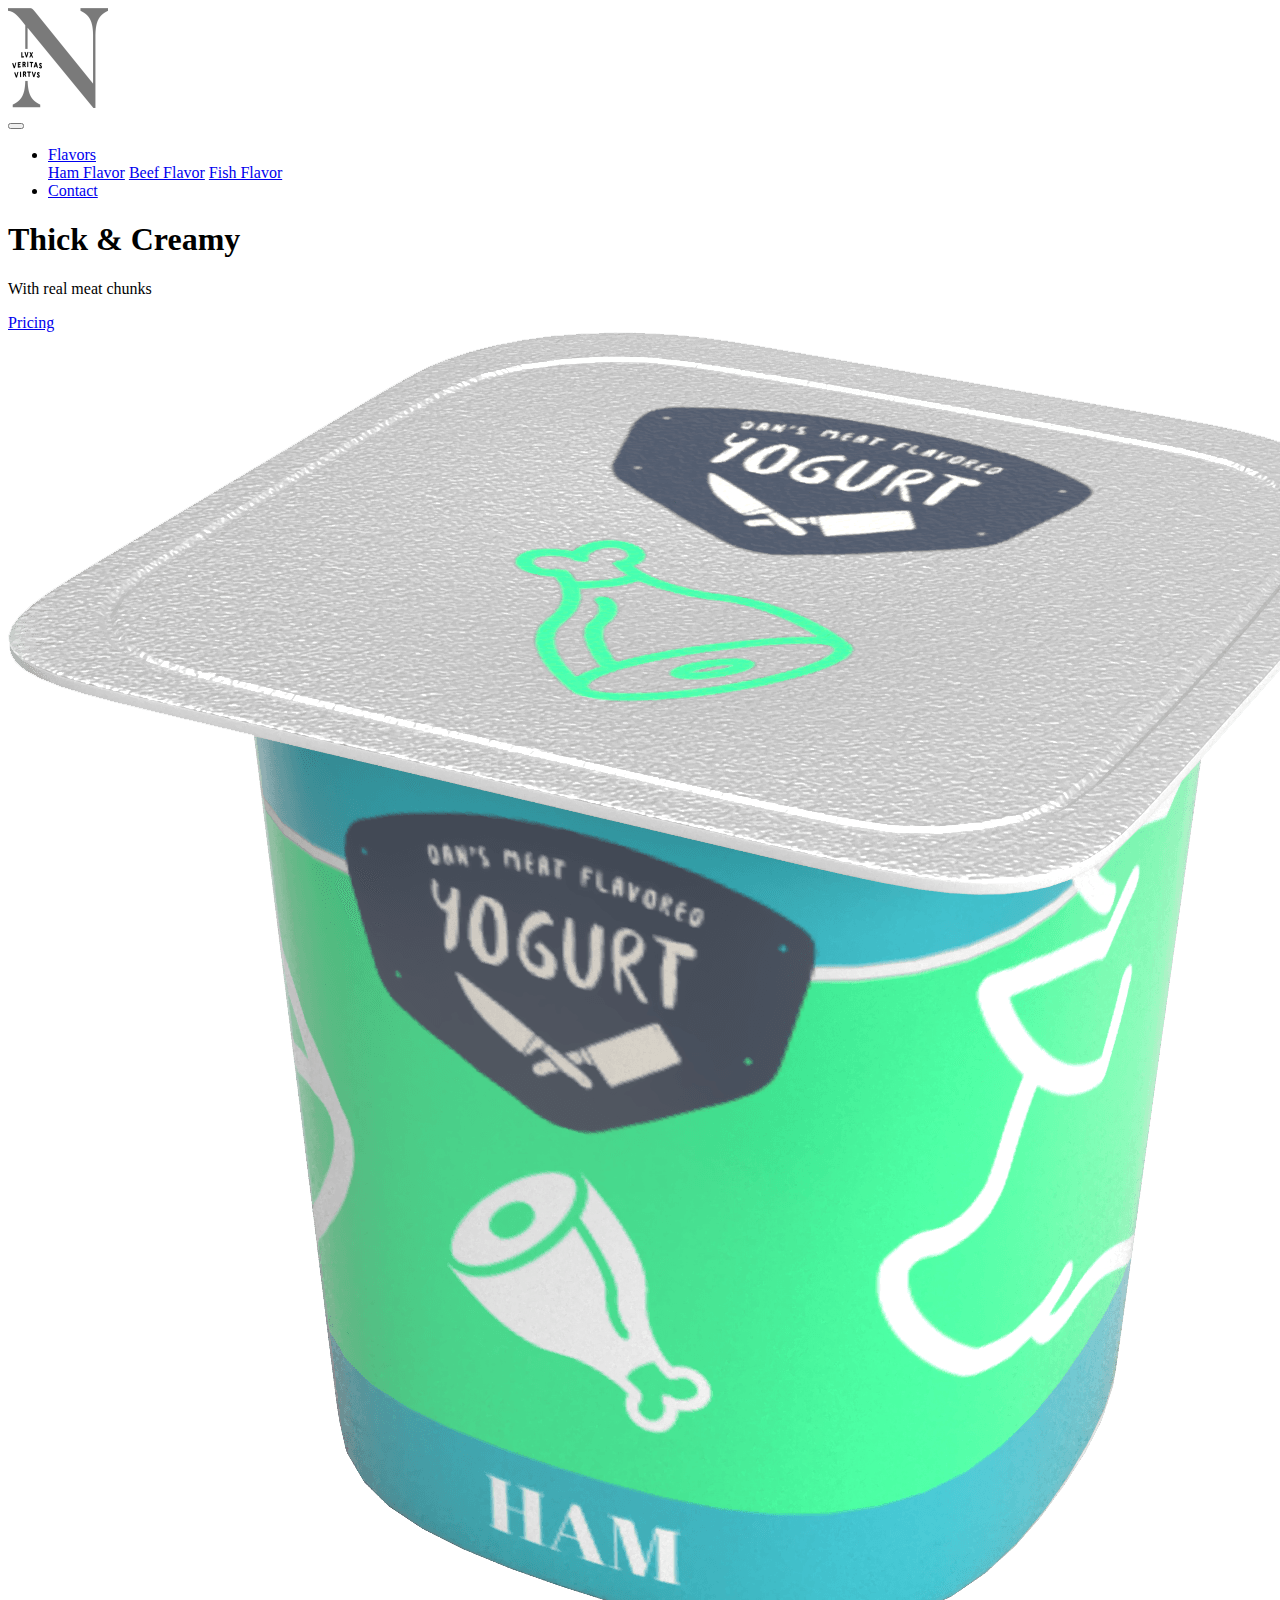
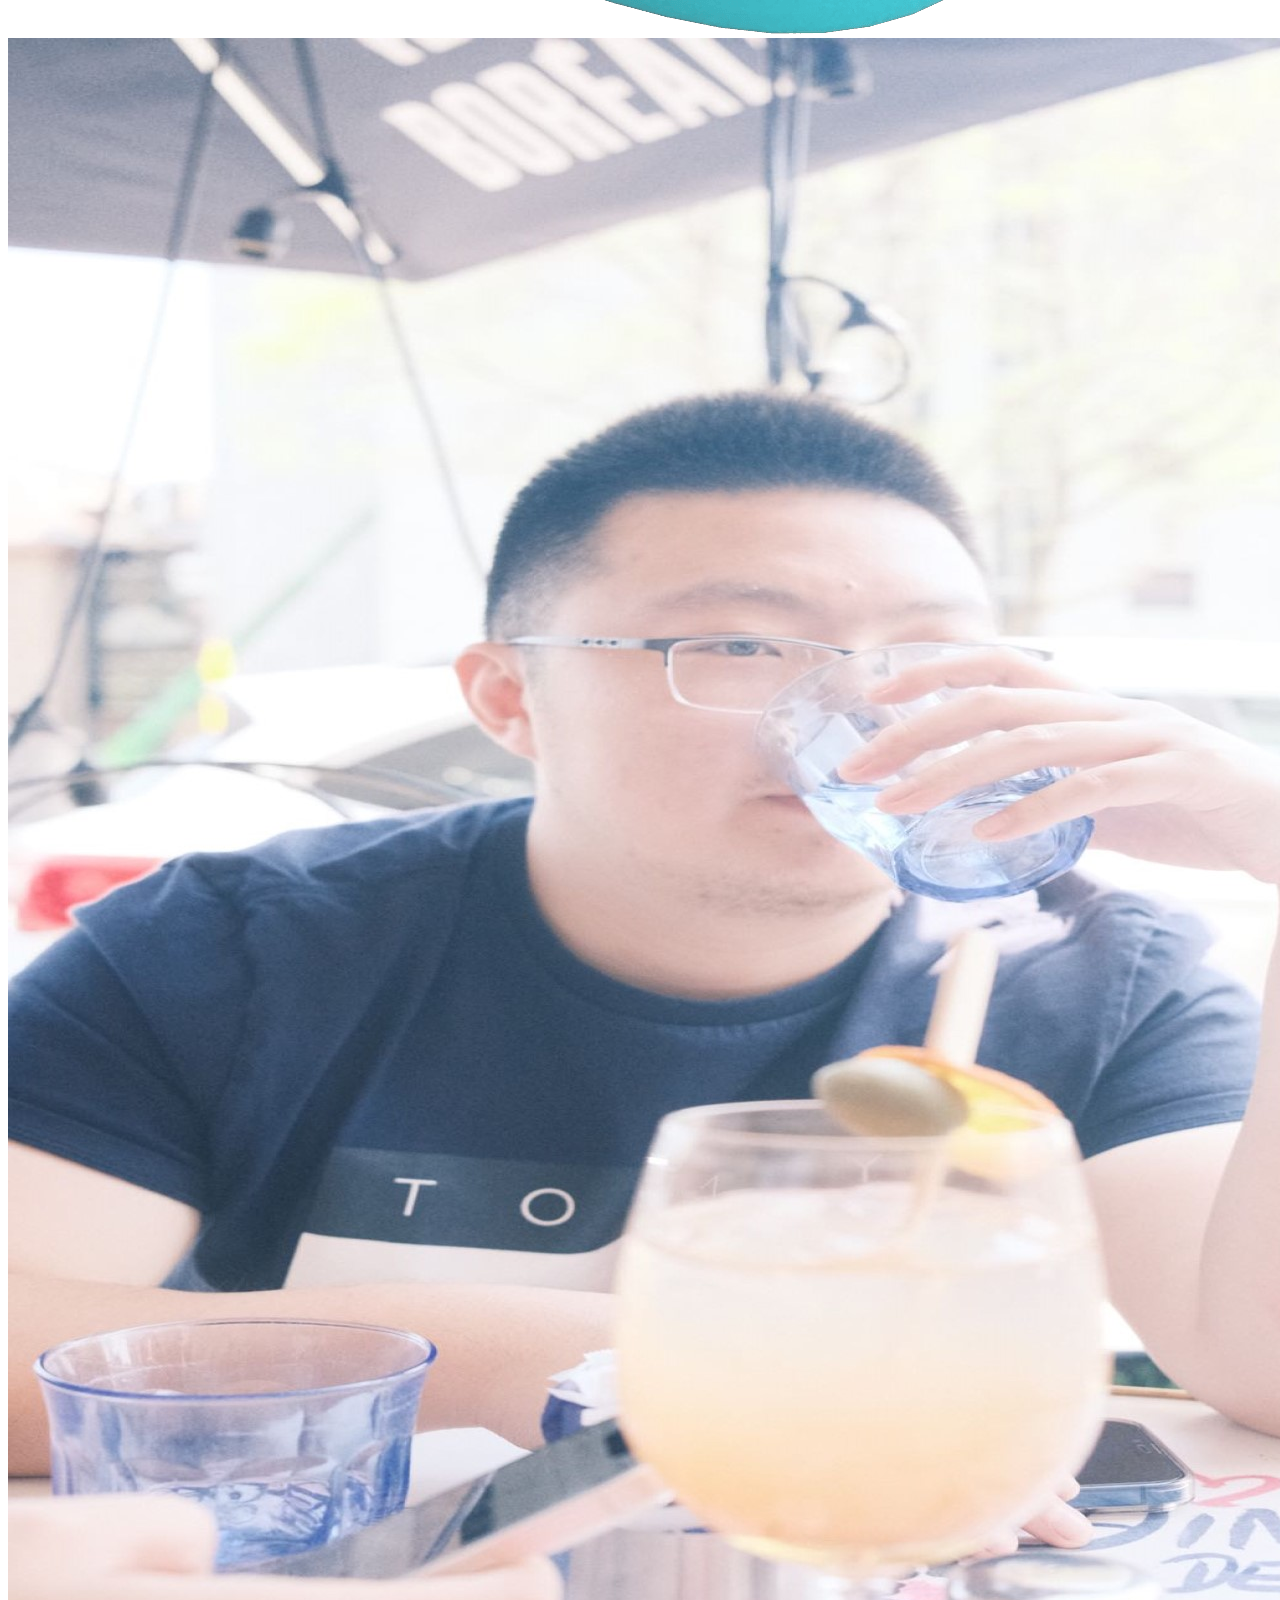
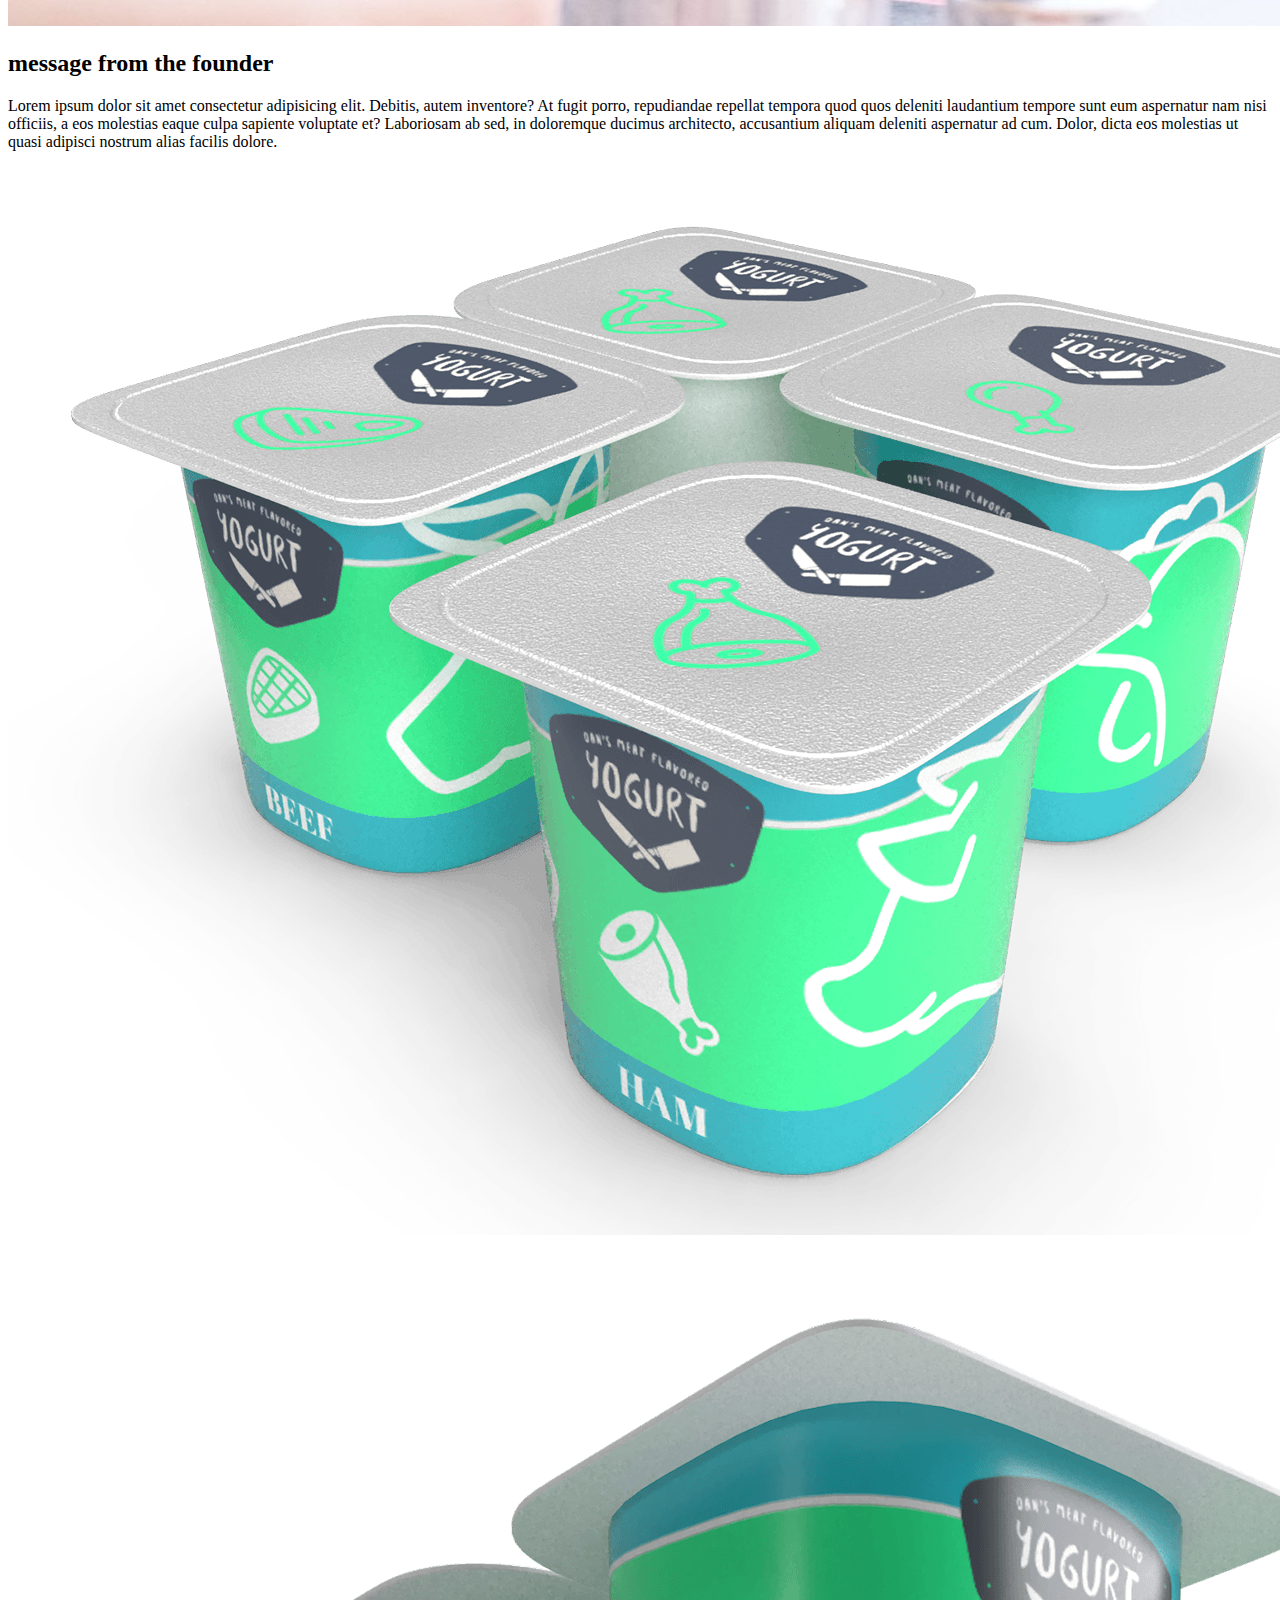
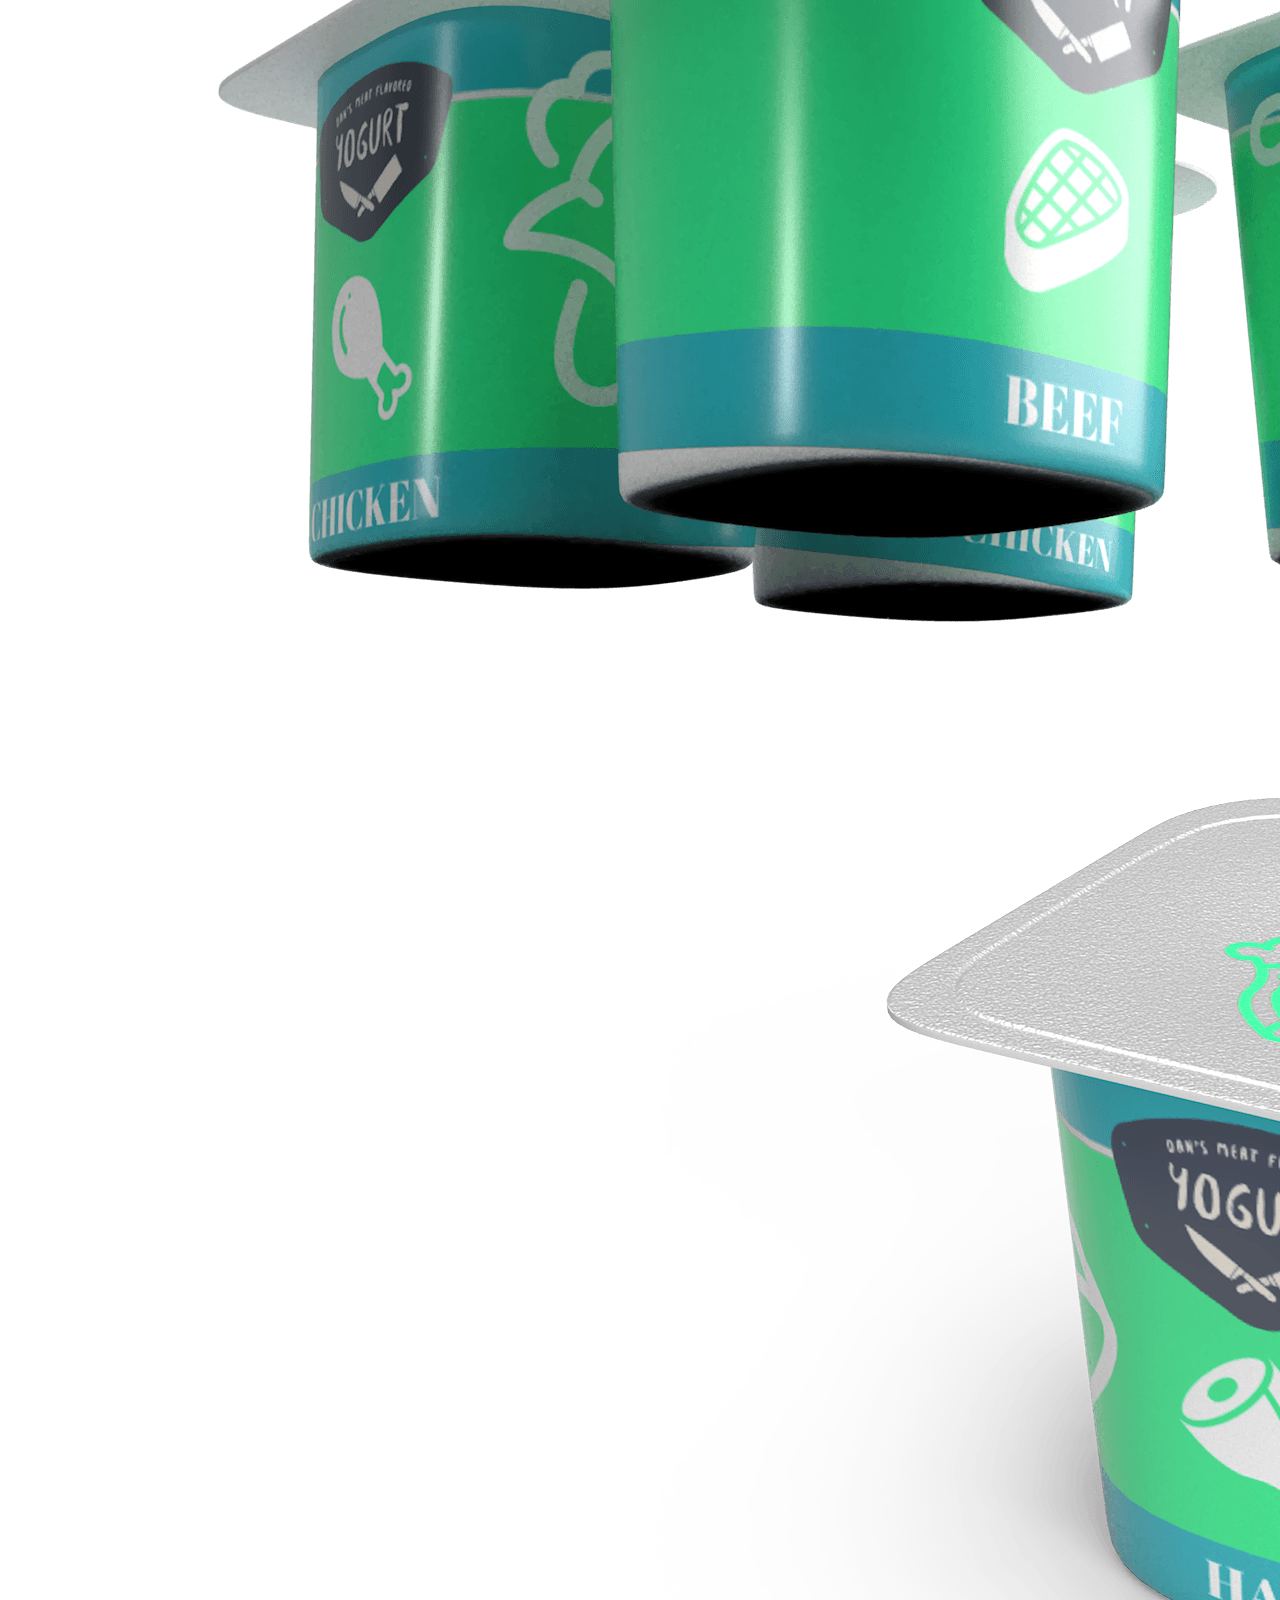
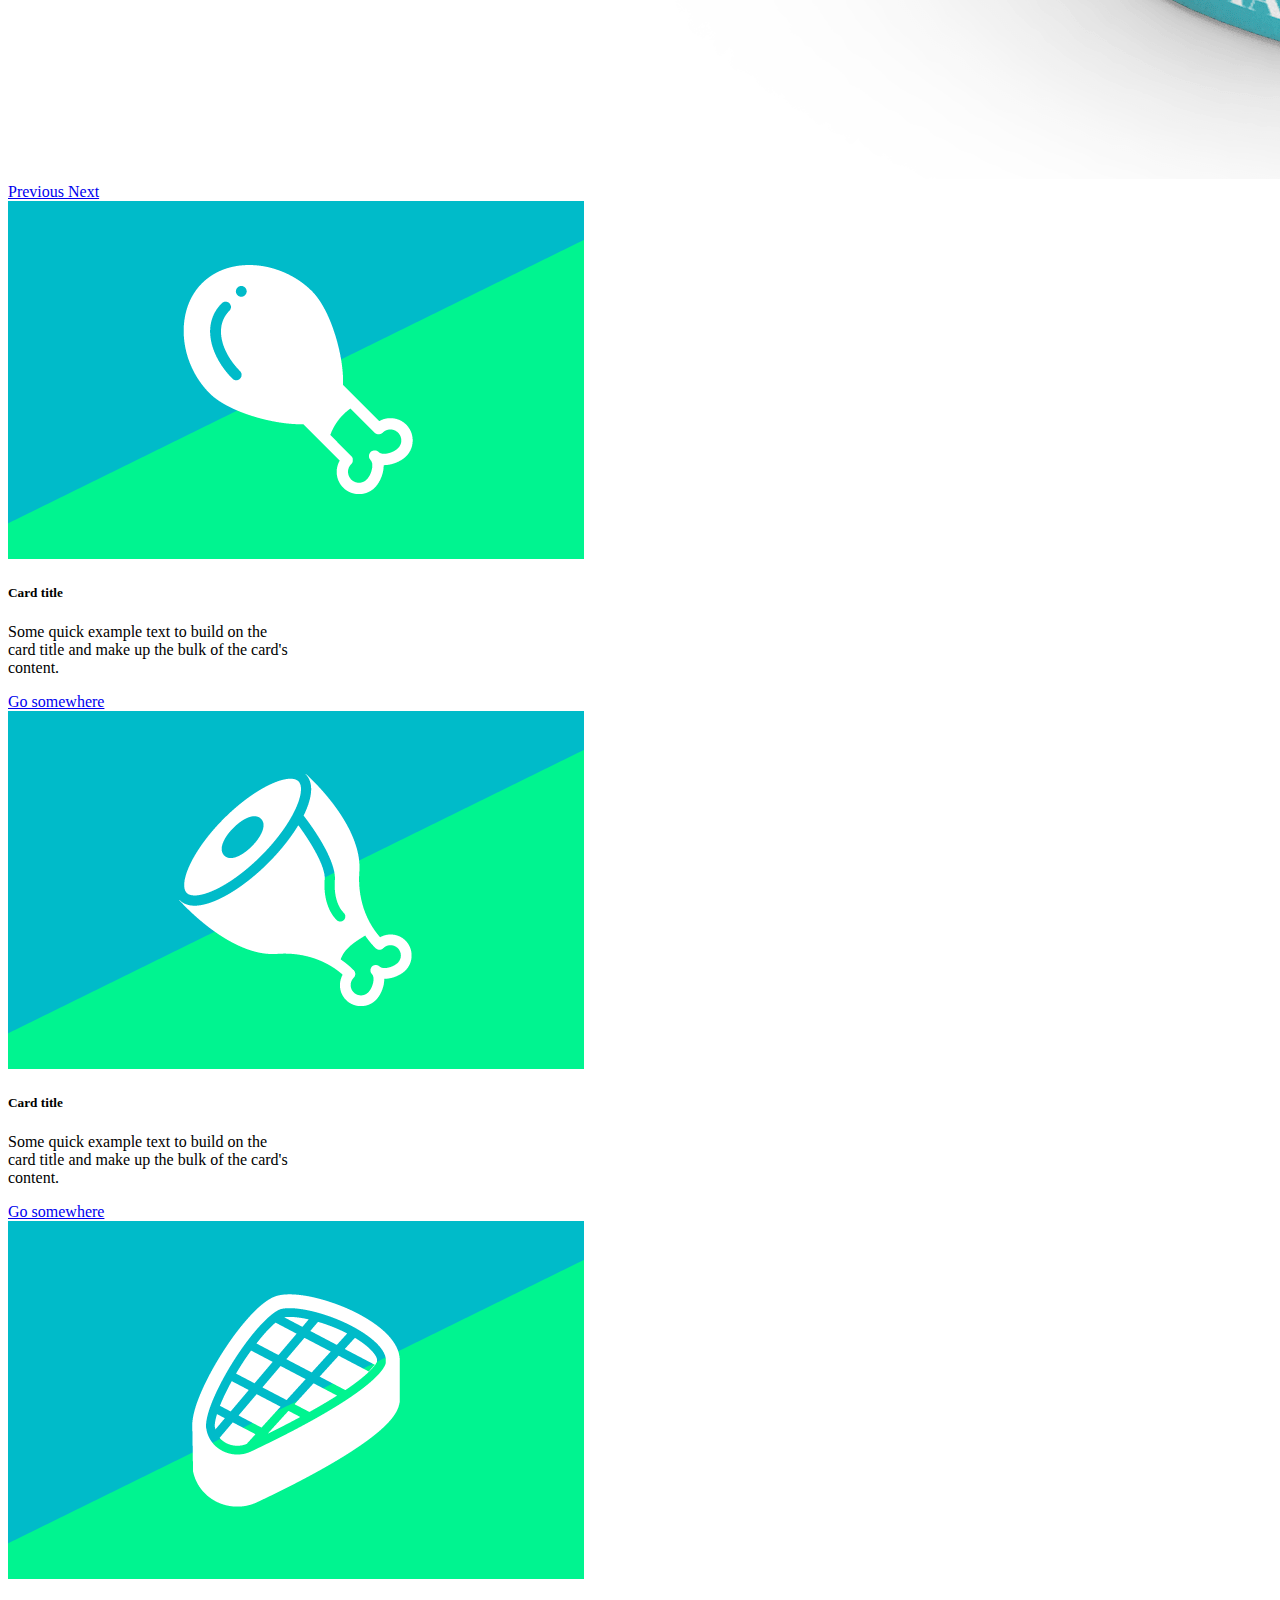
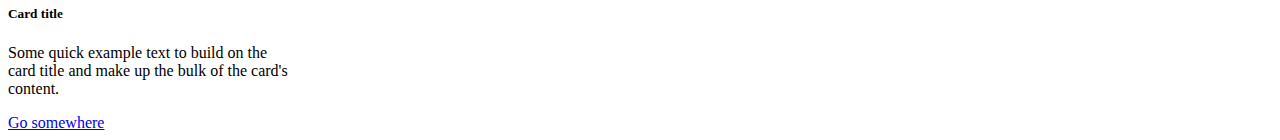
==== index.html @ 5fa43fea "first commit" ====
<!DOCTYPE html>
<html lang="en">

<head>
  <meta charset="UTF-8">
  <meta http-equiv="X-UA-Compatible" content="IE=edge">
  <meta name="viewport" content="width=device-width, initial-scale=1.0">
  <title>NortheasternYogurt</title>
  <link rel="preconnect" href="https://fonts.googleapis.com">
  <link rel="preconnect" href="https://fonts.gstatic.com" crossorigin>
  <link href="https://fonts.googleapis.com/css2?family=Abril+Fatface&display=swap" rel="stylesheet">
  <link rel="preconnect" href="https://fonts.googleapis.com">
  <link rel="preconnect" href="https://fonts.gstatic.com" crossorigin>
  <link href="https://fonts.googleapis.com/css2?family=Open+Sans:wght@300;700&display=swap" rel="stylesheet">
  <link rel="stylesheet" href="https://cdn.jsdelivr.net/npm/bootstrap@4.1.3/dist/css/bootstrap.min.css"
    integrity="sha384-MCw98/SFnGE8fJT3GXwEOngsV7Zt27NXFoaoApmYm81iuXoPkFOJwJ8ERdknLPMO" crossorigin="anonymous">
  <link rel="stylesheet" href="style.css">


</head>

<body>
  <div class="container">
    <!-- navigation -->

    <nav class="navbar navbar-expand-lg navbar-dark sticky-top ">
      
        <!-- Just an image -->
      <nav class="navbar navbar-light   " >
      <a class="navbar-brand" href="#">
      <img src="images/NEUlogo1.png"  alt="Dan Company" >
      </a>
      </nav>
      <button class="navbar-toggler" type="button" data-toggle="collapse" data-target="#navbarSupportedContent" aria-controls="navbarSupportedContent" aria-expanded="false" aria-label="Toggle navigation">
        <span class="navbar-toggler-icon"></span>
      </button>
    
      <div class="collapse navbar-collapse " id="navbarSupportedContent">
        <ul class="navbar-nav ml-auto float-right">
          <li class="nav-item dropdown float-right ">
            <a class="nav-link dropdown-toggle btn btn-outline-light text-white " style="width: 120px;" href="#" id="navbarDropdown" role="button " data-toggle="dropdown" aria-haspopup="true" aria-expanded="false">
              Flavors
            </a>
            <div class="dropdown-menu" aria-labelledby="navbarDropdown ">
              <a class="dropdown-item" href="#">Ham Flavor</a>
              <a class="dropdown-item" href="#">Beef Flavor</a>
              <!-- <div class="dropdown-divider"></div> -->
              <a class="dropdown-item" href="#">Fish Flavor</a>
            </div>
          </li>
          <li class="nav-item">
            <a class="nav-link btn btn-outline-light text-white ml-4" style="width: 120px;" href="#" >Contact</a>
          </li>
         
          <!-- <li class="nav-item">
            <a class="nav-link disabled" href="#" tabindex="-1" aria-disabled="true">Disabled</a>
          </li> -->
        </ul>
        <!-- <form class="form-inline my-2 my-lg-0">
          <input class="form-control mr-sm-2" type="search" placeholder="Search" aria-label="Search">
          <button class="btn btn-outline-success my-2 my-sm-0" type="submit">Search</button>
        </form> -->
      </div>
    </nav>
    
    <!-- Jumbotrum -->
    <div class="jumbotron">
      <div class="row">
        <div class="col-md-7">
          <h1 class="display-3 text-white drop-shadow ">Thick & Creamy</h1>
          <p class="lead">With real meat chunks</p>
          <!-- <hr class="my-4">
          <p>It uses utility classes for typography and spacing to space content out within the larger container.</p> -->
          <a class="btn btn-outline-light btn-lg mt-4 px-5 py-3 mb-5" href="#" role="button">Pricing</a>
        </div>



        <div class="col-12 text-center col-md-5 text-md-left">
          <img src="images/hero1.png" alt="Dan" class="img-fluid">
        </div>
      </div>
    </div>
    <!-- founders message -->
    <div class="row">
      <div class="col-12 col-md-4">
        <img src="images/LZY.jpg" class="img-fluid rounded-left boarder-lg" alt="dws ">
      </div>
      <div class="col-12 col-md-8 bg-white p-s d-flex align-item-center border border-dark rounded-right boarder-lg">
        <div class="founder">
          <h2>message from the founder</h2>
          <p>Lorem ipsum dolor sit amet consectetur adipisicing elit. Debitis, autem inventore? At fugit porro, repudiandae repellat tempora quod quos deleniti laudantium tempore sunt eum aspernatur nam nisi officiis, a eos molestias eaque culpa sapiente voluptate et? Laboriosam ab sed, in doloremque ducimus architecto, accusantium aliquam deleniti aspernatur ad cum. Dolor, dicta eos molestias ut quasi adipisci nostrum alias facilis dolore.</p>
        </div>
        
      </div>
    </div>

    <!--Carousel  -->
    <div id="carouselExampleControls" class="carousel slide d-none d-md-block carousel-fade" data-ride="carousel">
      <div class="carousel-inner">
        <div class="carousel-item active" data-interval="1000">
          <img class="d-block w-100" src="images/yogurt-1.png" alt="First slide">
        </div>
        <div class="carousel-item" data-interval="2000" >
          <img class="d-block w-100" src="images/yogurt-2.png" alt="Second slide">
        </div>
        <div class="carousel-item" data-interval="2000" >
          <img class="d-block w-100" src="images/yogurt-3.png" alt="Third slide">
        </div>
      </div>
      <a class="carousel-control-prev" href="#carouselExampleControls" role="button" data-slide="prev">
        <span class="carousel-control-prev-icon" aria-hidden="true"></span>
        <span class="sr-only">Previous</span>
      </a>
      <a class="carousel-control-next" href="#carouselExampleControls" role="button" data-slide="next">
        <span class="carousel-control-next-icon" aria-hidden="true"></span>
        <span class="sr-only">Next</span>
      </a>
    </div>
    <!-- Cards -->
    <div class="card-deck my-5">
      <div class="card shadow" style="width: 18rem;">
        <img class="card-img-top" src="images/product1.png" alt="Card image cap">
        <div class="card-body shadow ">
          <h5 class="card-title">Card title</h5>
          <p class="card-text">Some quick example text to build on the card title and make up the bulk of the card's
            content.</p>
          <a href=" https://lzyadam.github.io/" class="btn btn-primary stretched-link">Go somewhere</a>
        </div>
      </div>
      <div class="card shadow" style="width: 18rem;">
        <img class="card-img-top" src="images/product2.png" alt="Card image cap">
        <div class="card-body">
          <h5 class="card-title">Card title</h5>
          <p class="card-text">Some quick example text to build on the card title and make up the bulk of the card's
            content.</p>
          <a href="https://lzyadam.github.io/" class="btn btn-primary stretched-link">Go somewhere</a>
        </div>
      </div>
      <div class="card shadow" style="width: 18rem;">
        <img class="card-img-top" src="images/product3.png" alt="Card image cap">
        <div class="card-body">
          <h5 class="card-title">Card title</h5>
          <p class="card-text">Some quick example text to build on the card title and make up the bulk of the card's
            content.</p>
          <a href="https://lzyadam.github.io/" class="btn btn-primary stretched-link">Go somewhere</a>
        </div>
      </div>
    </div>

  </div>
  <!-- This is BootStrap JS -->
  <script src="https://code.jquery.com/jquery-3.3.1.slim.min.js"
    integrity="sha384-q8i/X+965DzO0rT7abK41JStQIAqVgRVzpbzo5smXKp4YfRvH+8abtTE1Pi6jizo"
    crossorigin="anonymous"></script>
  <script src="https://cdn.jsdelivr.net/npm/popper.js@1.14.3/dist/umd/popper.min.js"
    integrity="sha384-ZMP7rVo3mIykV+2+9J3UJ46jBk0WLaUAdn689aCwoqbBJiSnjAK/l8WvCWPIPm49"
    crossorigin="anonymous"></script>
  <script src="https://cdn.jsdelivr.net/npm/bootstrap@4.1.3/dist/js/bootstrap.min.js"
    integrity="sha384-ChfqqxuZUCnJSK3+MXmPNIyE6ZbWh2IMqE241rYiqJxyMiZ6OW/JmZQ5stwEULTy"
    crossorigin="anonymous"></script>
</body>

</html>
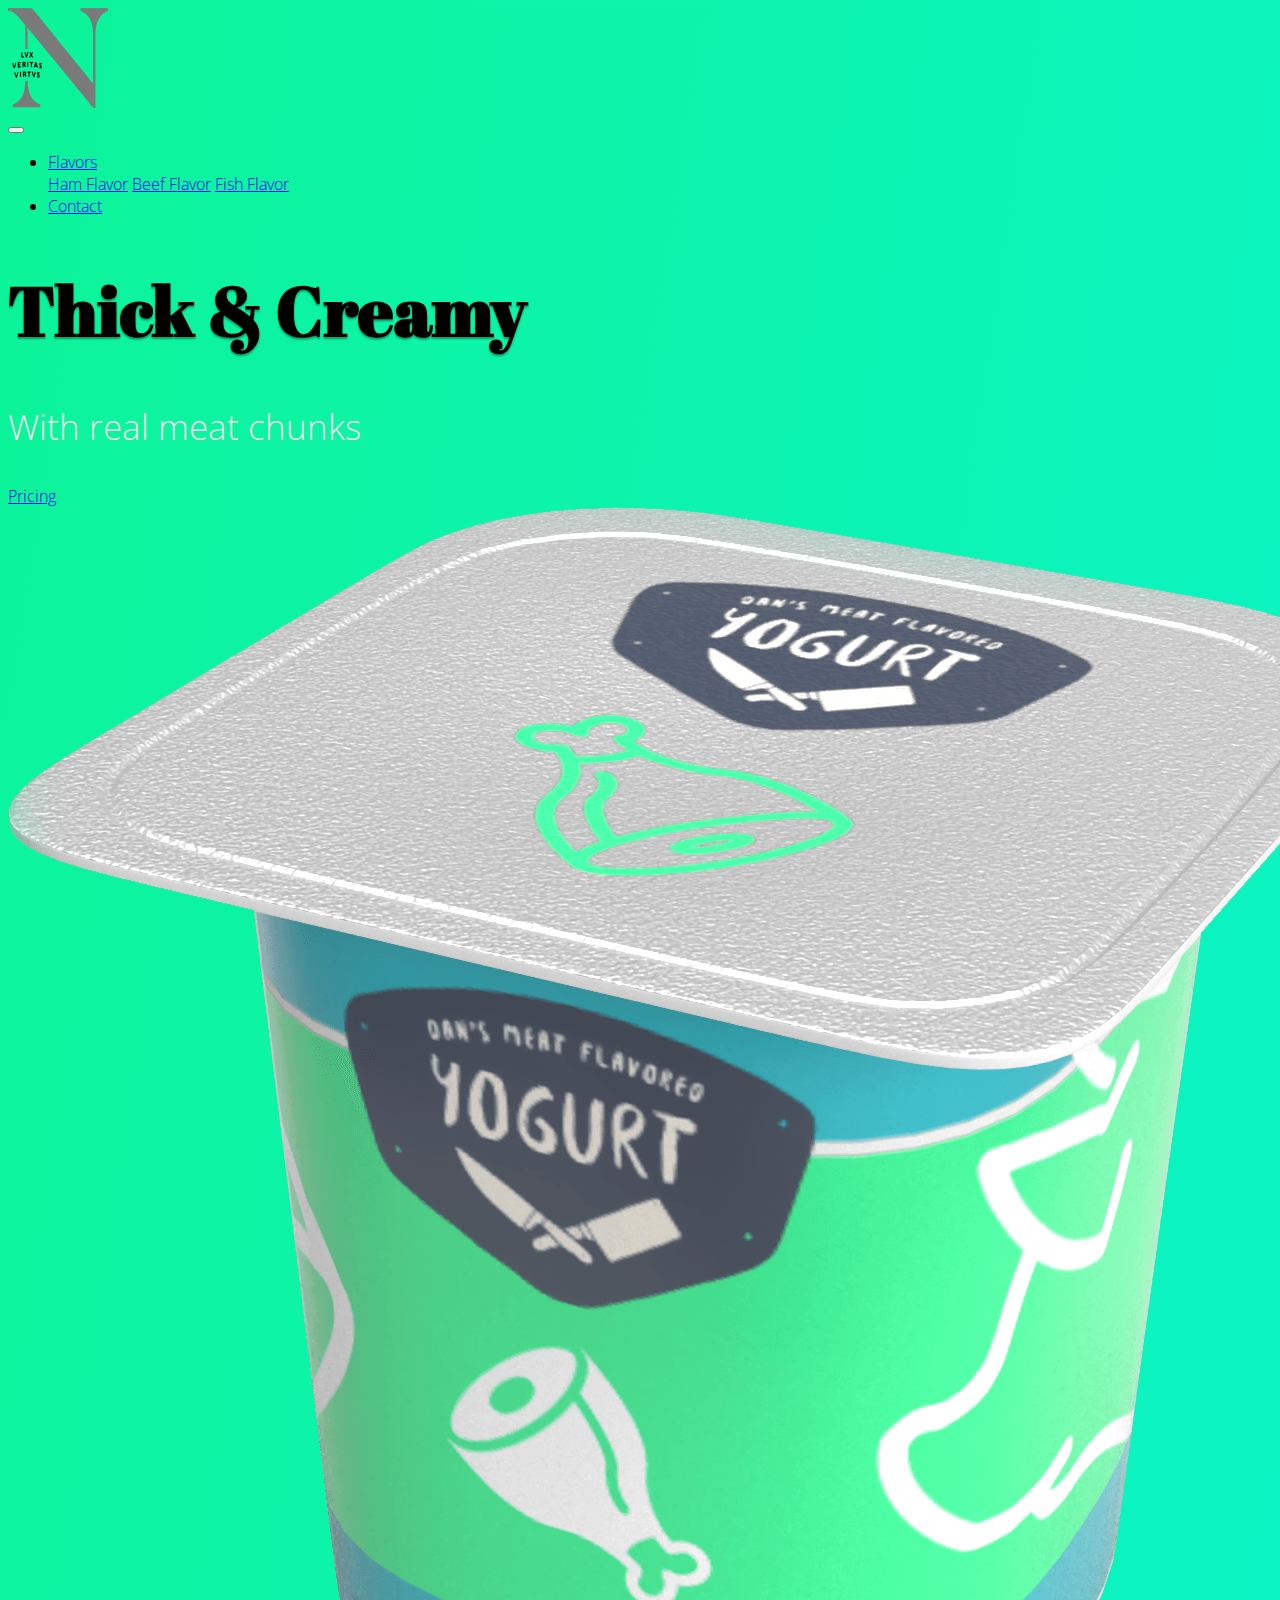
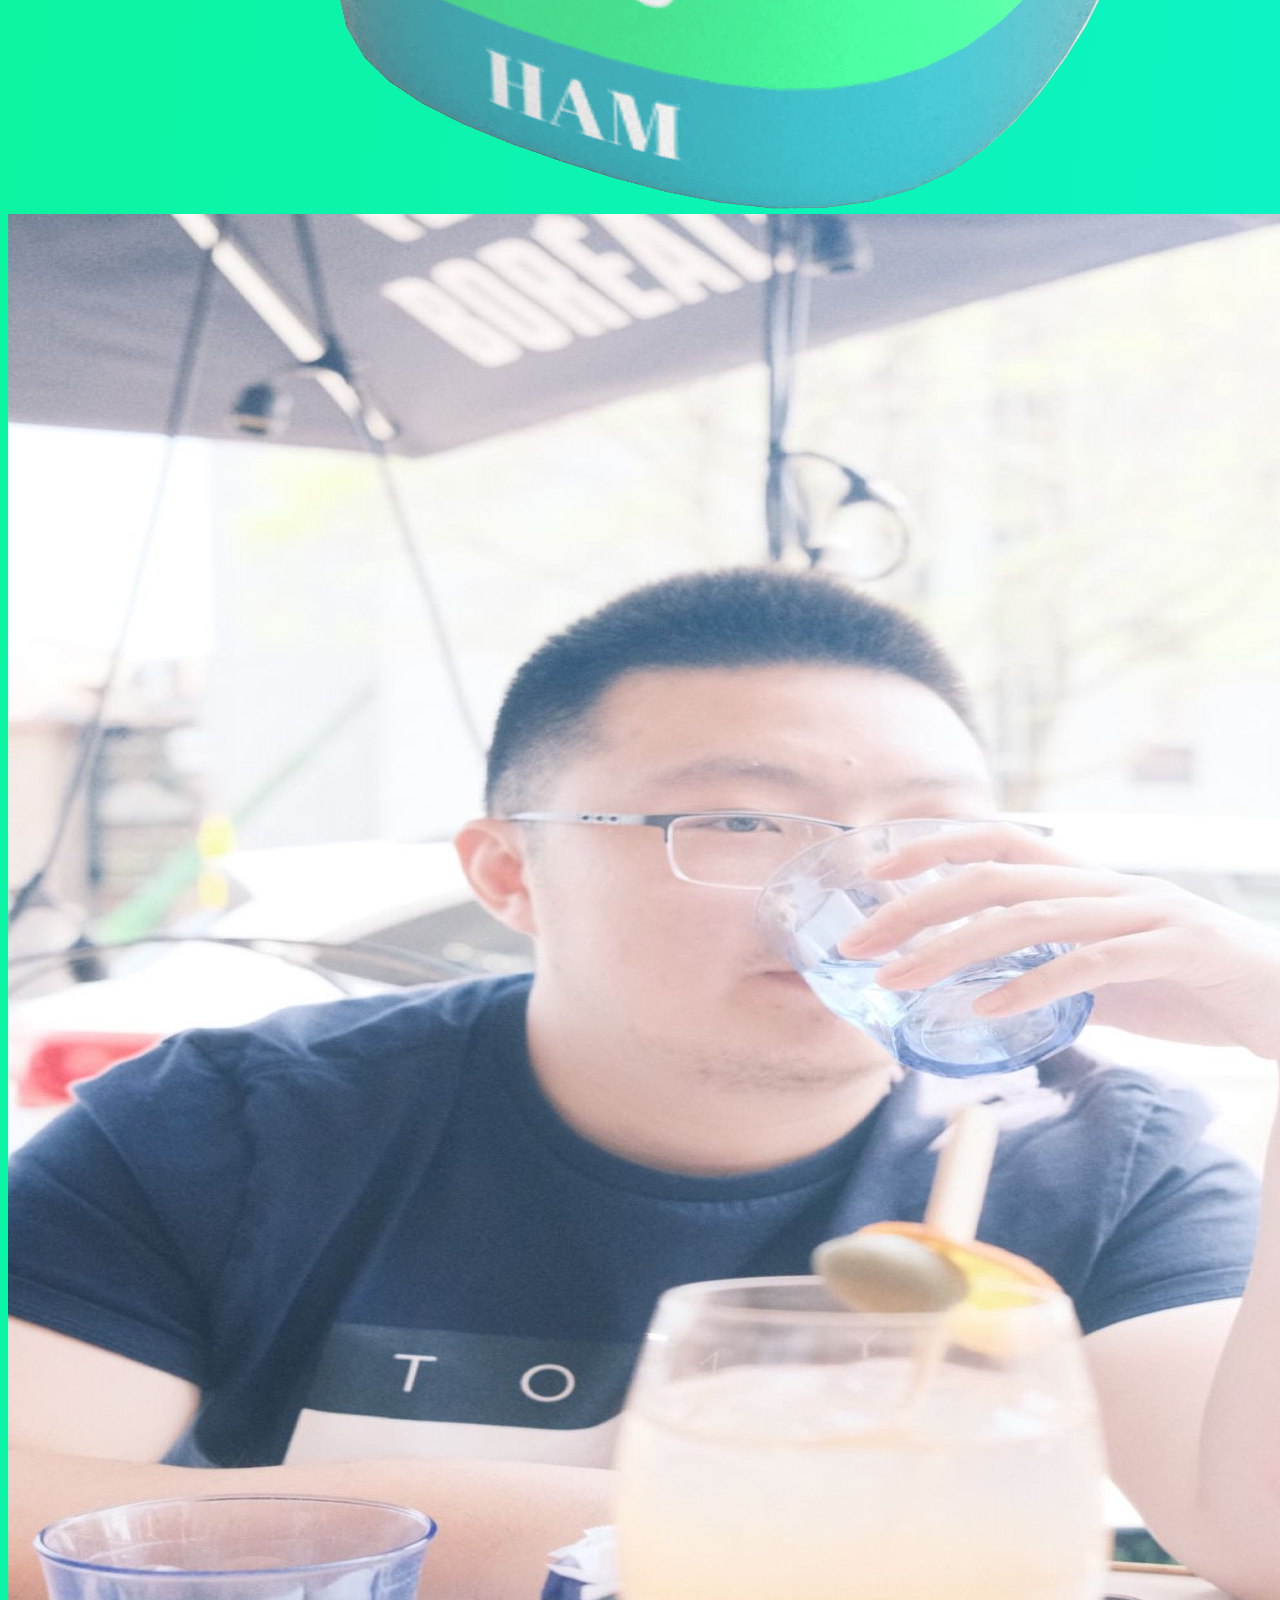
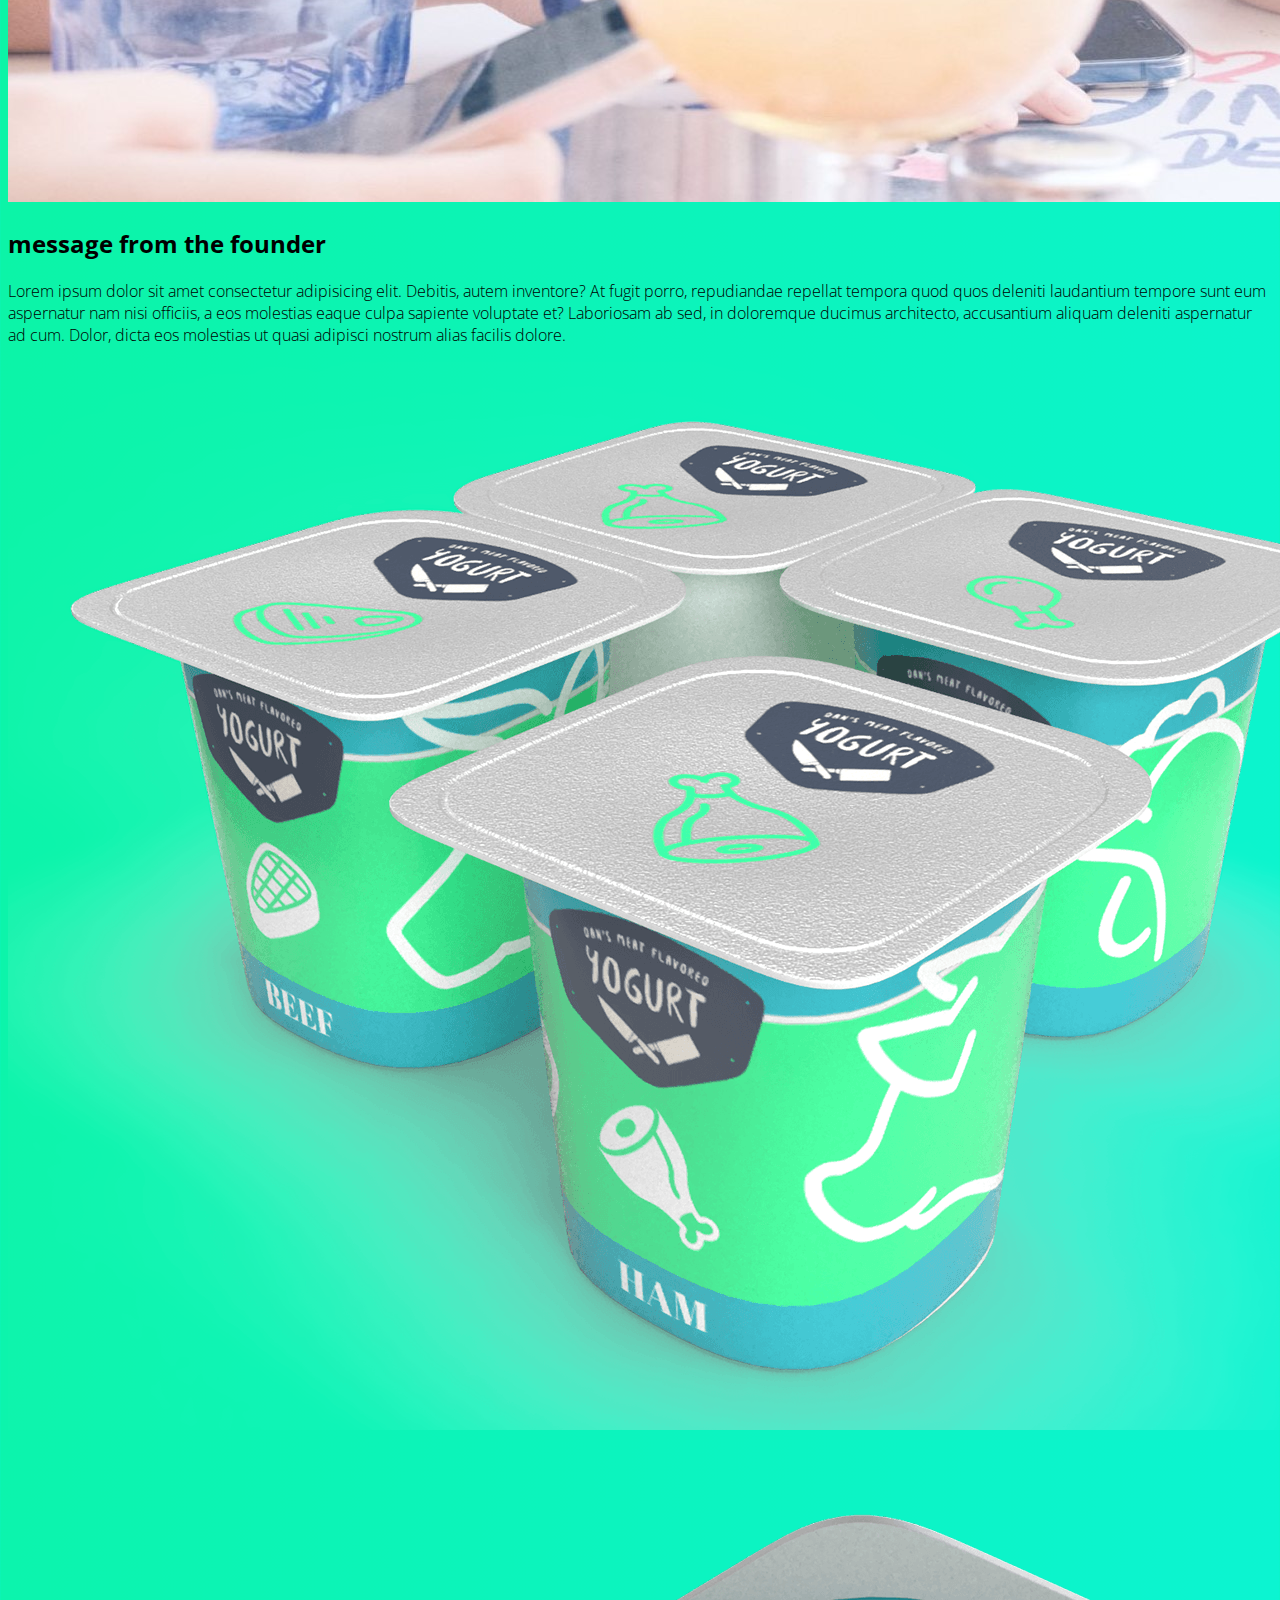
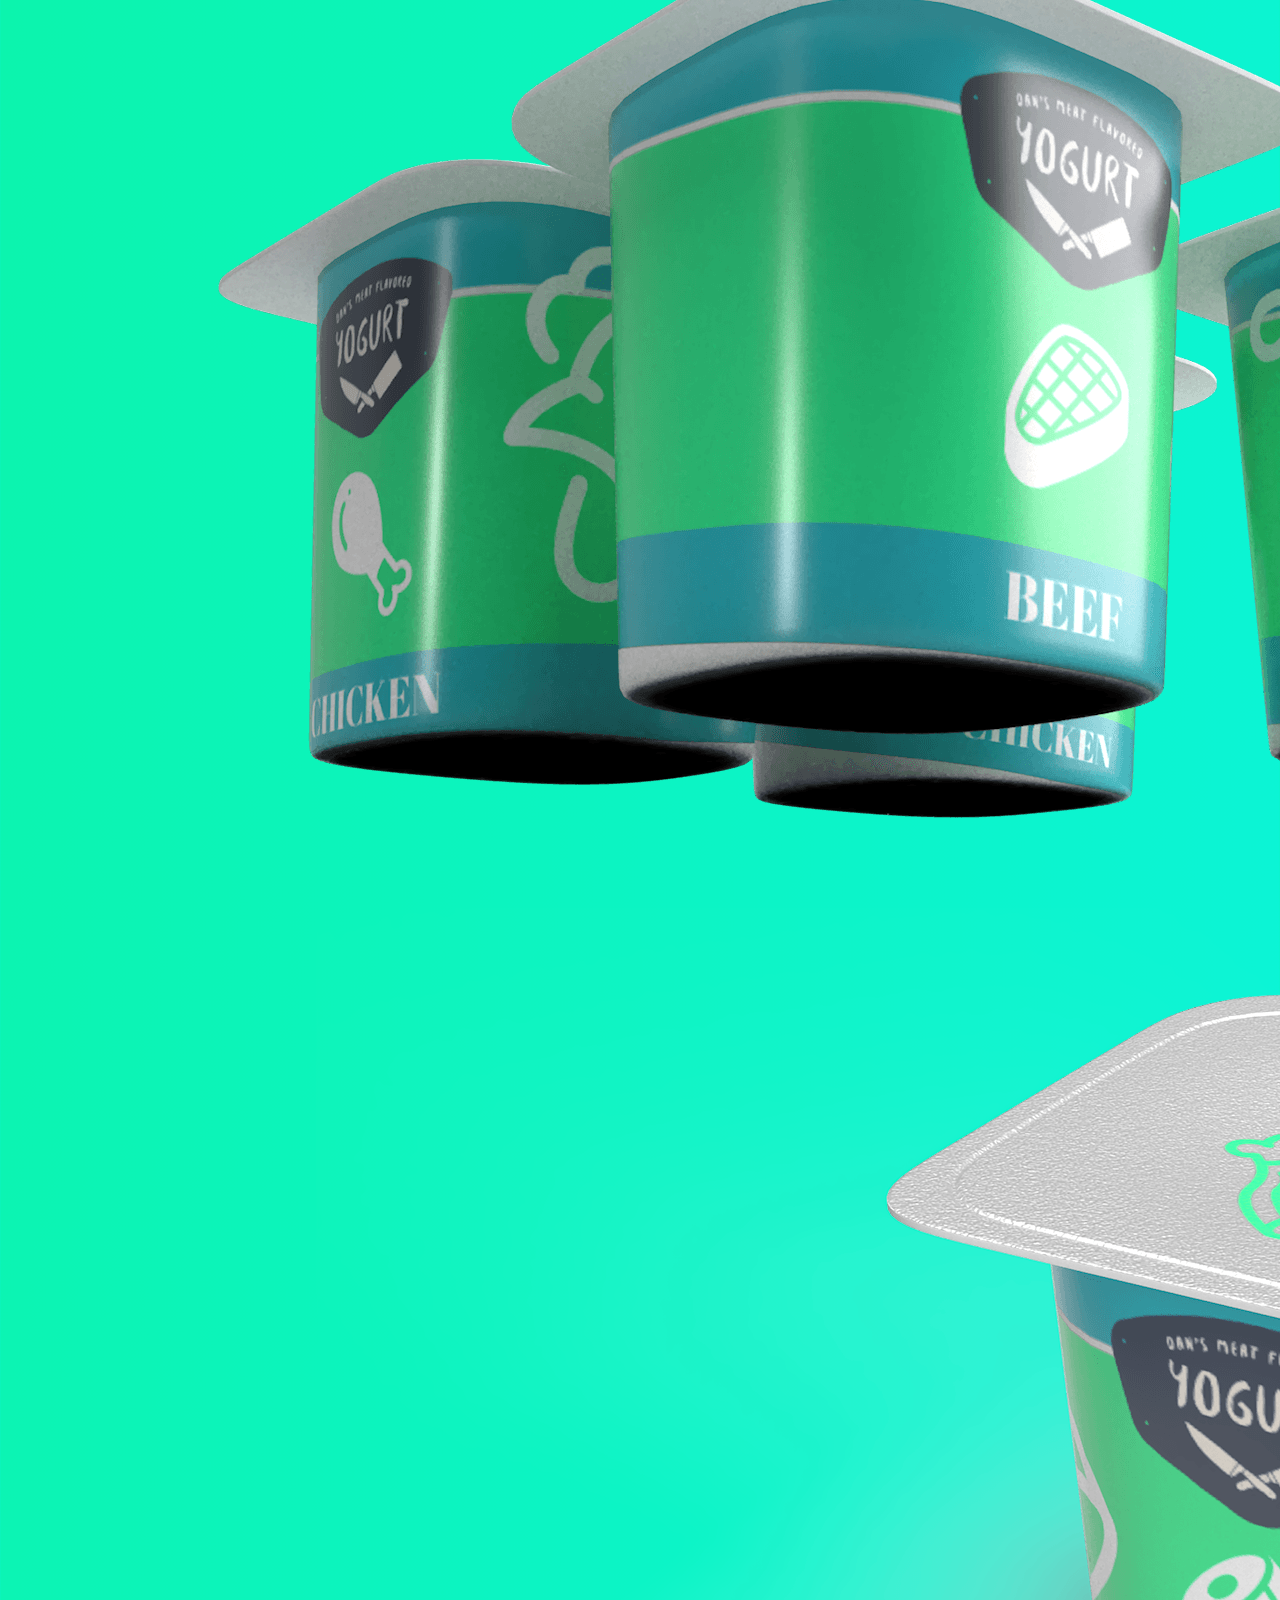
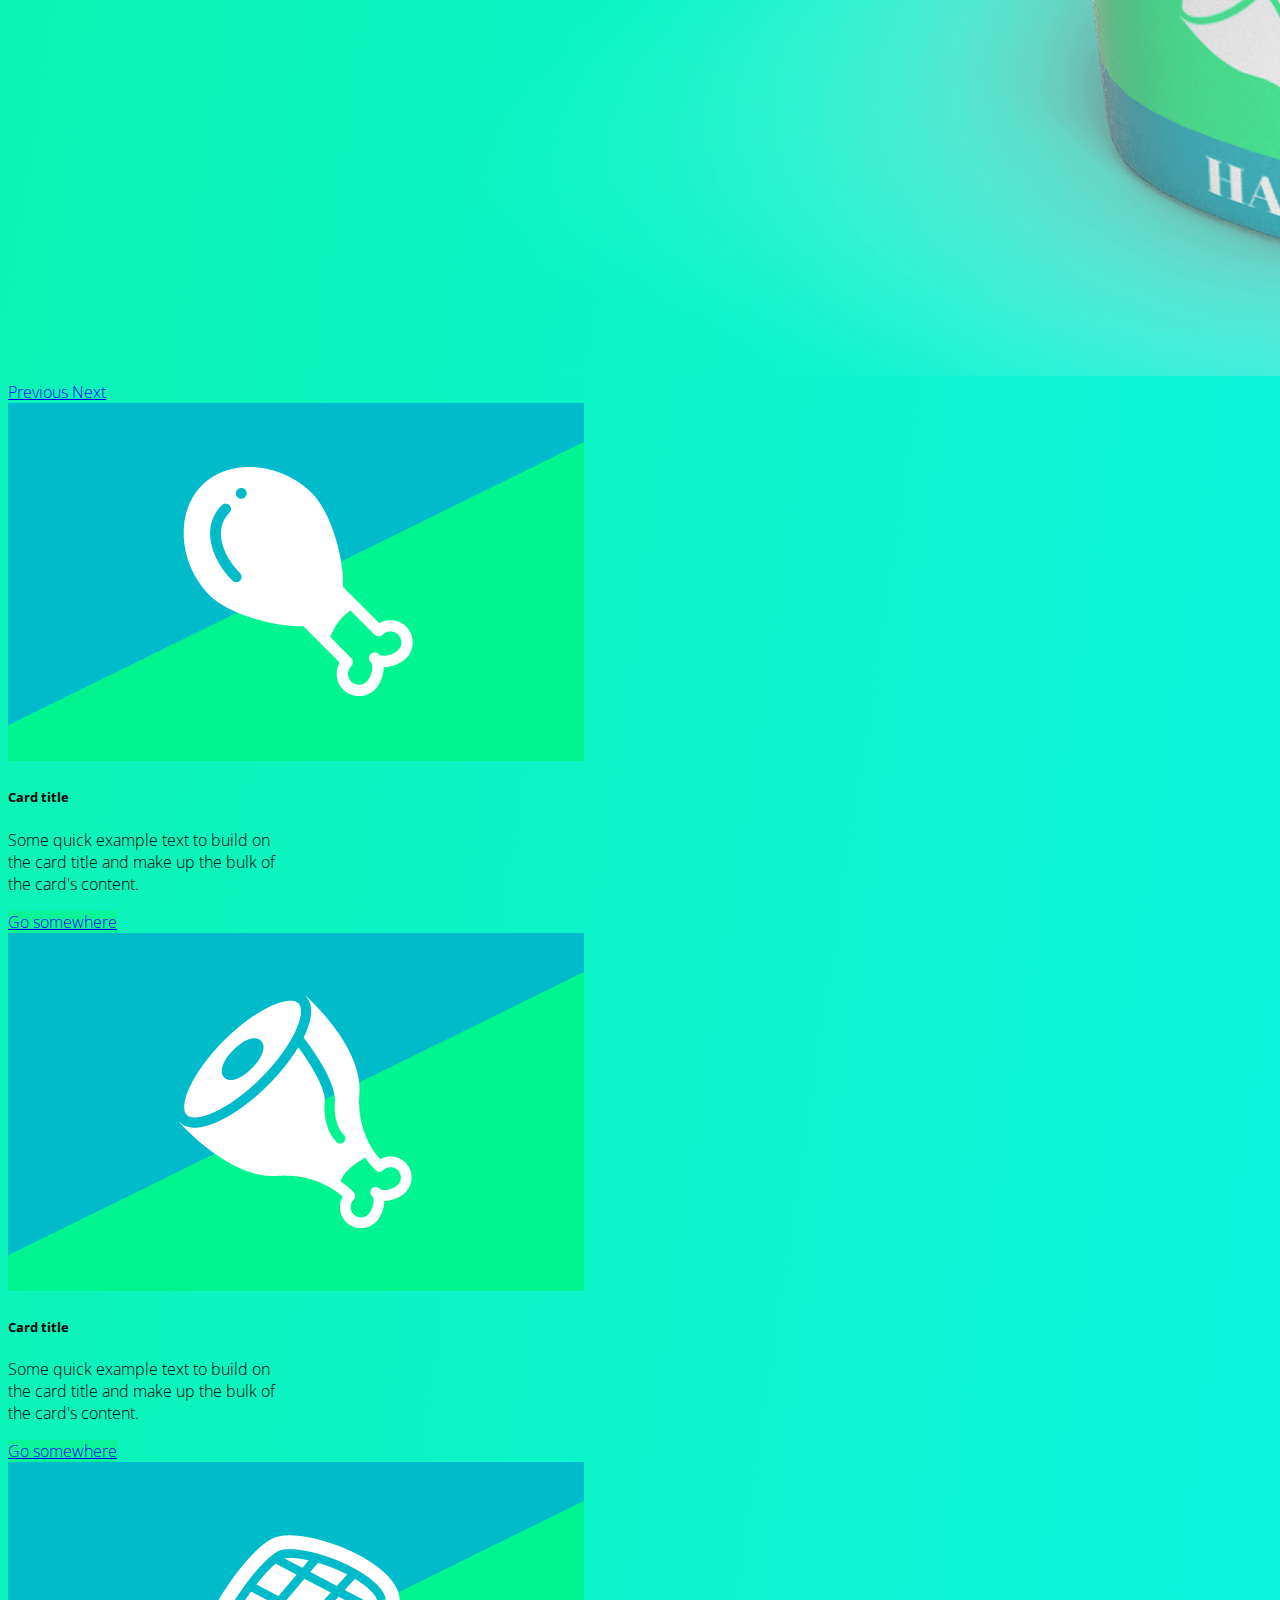
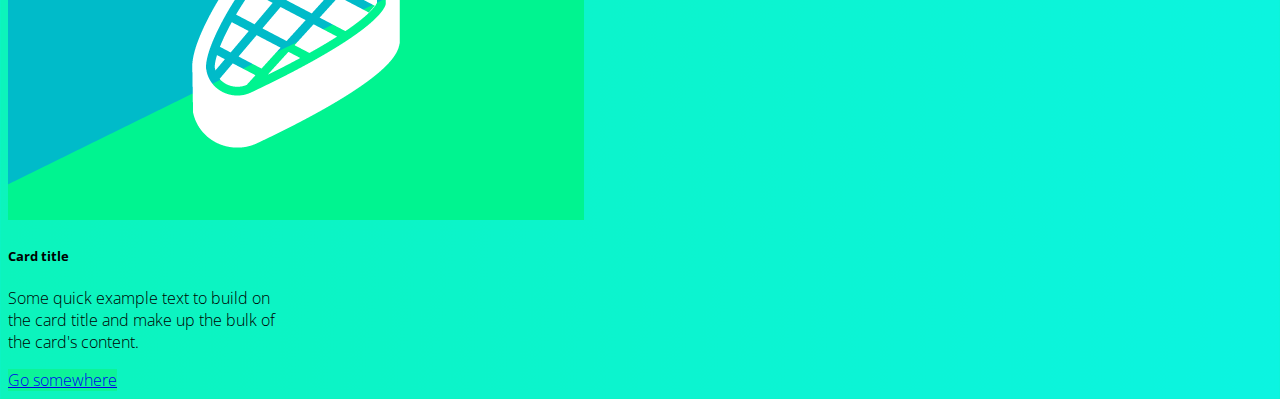
==== commit 0aafbf9e: "333" ====
--- a/index.html
+++ b/index.html
@@ -14,7 +14,7 @@
   <link href="https://fonts.googleapis.com/css2?family=Open+Sans:wght@300;700&display=swap" rel="stylesheet">
   <link rel="stylesheet" href="https://cdn.jsdelivr.net/npm/bootstrap@4.1.3/dist/css/bootstrap.min.css"
     integrity="sha384-MCw98/SFnGE8fJT3GXwEOngsV7Zt27NXFoaoApmYm81iuXoPkFOJwJ8ERdknLPMO" crossorigin="anonymous">
-  <link rel="stylesheet" href="style.css">
+  <link rel="stylesheet" href="Style.css">
 
 
 </head>
--- a/Style.css
+++ b/Style.css
@@ -0,0 +1,29 @@
+body{
+    font-family: 'Open Sans', sans-serif;
+    font-weight: 300;
+    background-image: linear-gradient(to bottom right,#0cf498,#0cf4e1);
+}
+h1{
+    font-family: 'Abril Fatface', cursive;
+    font-size: 4.3rem;
+}
+.jumbotron{
+    background-color: #0cf49700;
+}
+.drop-shadow{
+    text-shadow: 0px 2px 2px rgba(0, 0, 0, 0.352);
+}
+.lead{
+    color: rgb(238, 232, 232);
+    font-size: 2.2rem;
+}
+.btn-outline-light{
+    border-color: rgb(255, 255, 255);
+}
+.btn-outline-light:hover{
+    background-color: rgba(127, 255, 212, 0.19);
+}
+.btn-primary, .btn-primary:hover{
+    background-color: #0cf498;
+    border-color: #0cf498;
+}